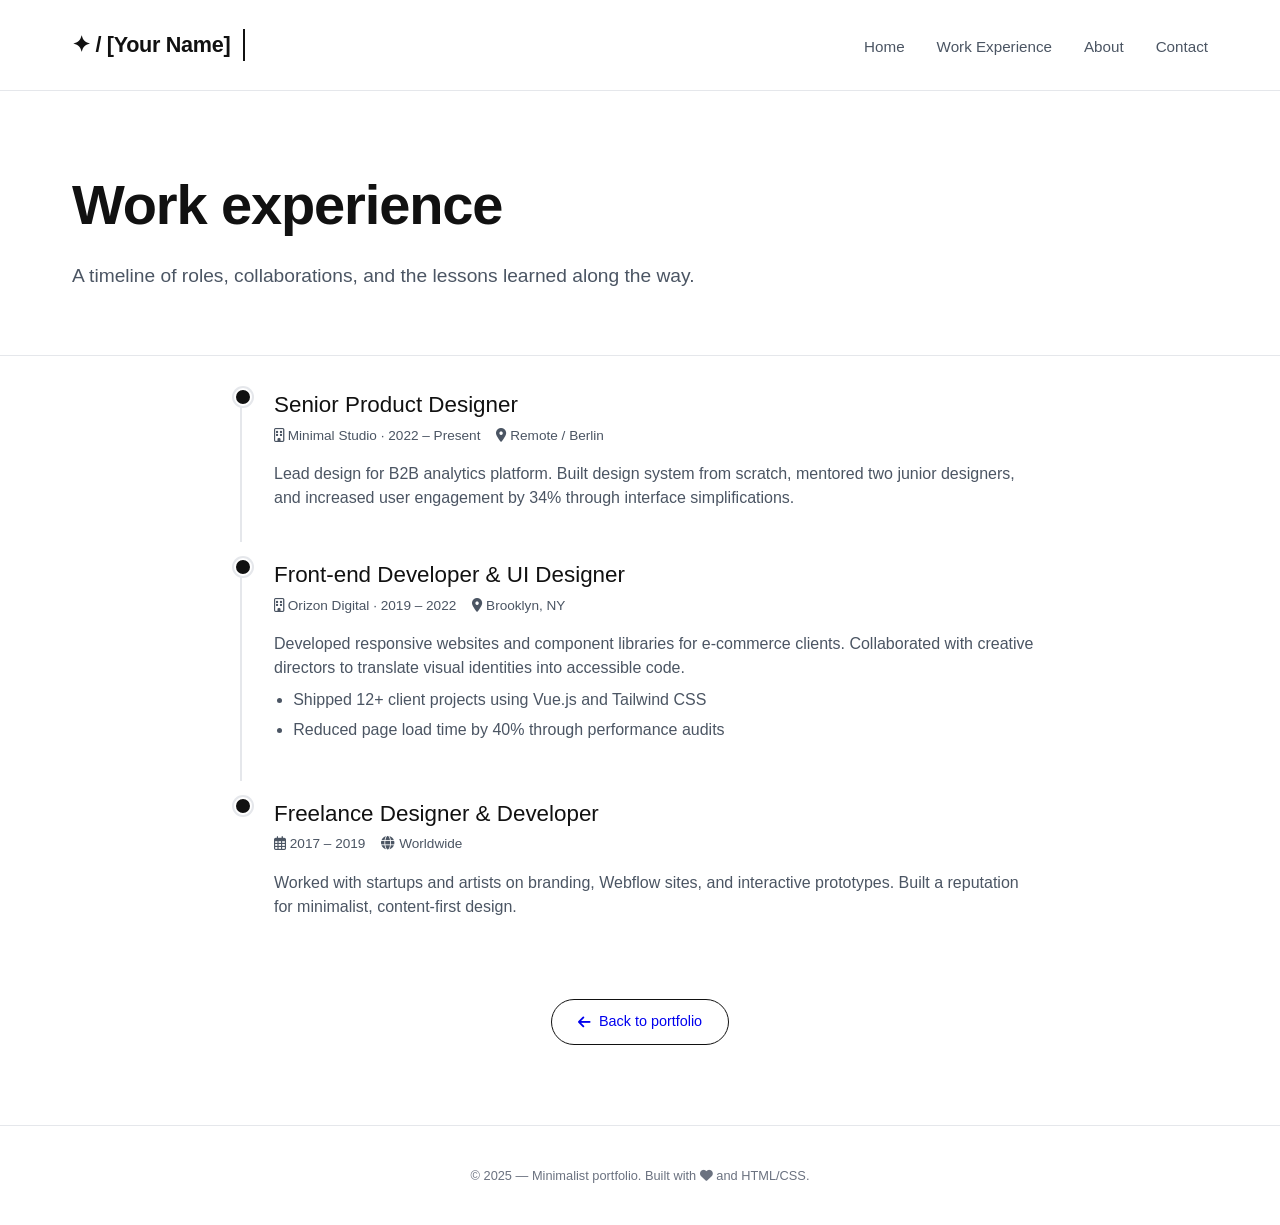
==== experience.html @ 975e5e80 "Add initial project files including HTML, CSS, JavaScript, and assets" ====
<!DOCTYPE html>
<html lang="en">
<head>
  <meta charset="UTF-8">
  <meta name="viewport" content="width=device-width, initial-scale=1.0">
  <title>Work Experience · [Your Name]</title>
  <!-- Font Awesome -->
  <link rel="stylesheet" href="https://cdnjs.cloudflare.com/ajax/libs/font-awesome/6.0.0-beta3/css/all.min.css">
  <!-- Main CSS (same as portfolio) -->
  <link rel="stylesheet" href="css/style.css">
  <!-- Additional experience-specific styles -->
  <style>
    /* Experience page tweaks – keeps the same minimalist look */
    .timeline {
      max-width: 800px;
      margin: 2rem auto 0;
    }
    .experience-item {
      border-left: 2px solid var(--border-light);
      padding: 0 0 2rem 2rem;
      position: relative;
      margin-bottom: 1rem;
    }
    .experience-item:last-child {
      border-left-color: transparent;
    }
    .experience-item::before {
      content: '';
      position: absolute;
      left: -8px;
      top: 0;
      width: 14px;
      height: 14px;
      background: var(--text-primary);
      border-radius: 50%;
      border: 2px solid white;
      box-shadow: 0 0 0 2px var(--border-light);
    }
    .exp-title {
      font-size: 1.4rem;
      font-weight: 500;
      margin-bottom: 0.25rem;
    }
    .exp-meta {
      font-size: 0.85rem;
      color: var(--text-secondary);
      margin-bottom: 1rem;
      display: flex;
      gap: 1rem;
      flex-wrap: wrap;
    }
    .exp-desc {
      color: var(--text-secondary);
      line-height: 1.5;
    }
    .exp-desc ul {
      margin-top: 0.5rem;
      padding-left: 1.2rem;
    }
    .exp-desc li {
      margin: 0.4rem 0;
    }
    .back-link {
      margin-top: 3rem;
      text-align: center;
    }
    @media (max-width: 780px) {
      .experience-item {
        padding-left: 1.2rem;
      }
    }
  </style>
</head>
<body>

<header>
  <div class="container nav-bar">
    <div class="logo">✦ / [Your Name]</div>
    <div class="nav-links">
      <a href="index.html">Home</a>
      <a href="experience.html">Work Experience</a> <!-- Add this line for Work Experience -->
      <a href="#about">About</a>
      <a href="#contact">Contact</a>
    </div>
  </div>
</header>

<main>
  <div class="hero" style="padding-bottom: 2rem;">
    <div class="container">
      <div class="hero-content" style="max-width: 800px;">
        <h1>Work experience</h1>
        <p>A timeline of roles, collaborations, and the lessons learned along the way.</p>
      </div>
    </div>
  </div>

  <section style="padding-top: 0;">
    <div class="container">
      <div class="timeline">
        
        <!-- Experience 1 -->
        <div class="experience-item">
          <div class="exp-title">Senior Product Designer</div>
          <div class="exp-meta">
            <span><i class="far fa-building"></i> Minimal Studio · 2022 – Present</span>
            <span><i class="fas fa-map-marker-alt"></i> Remote / Berlin</span>
          </div>
          <div class="exp-desc">
            Lead design for B2B analytics platform. Built design system from scratch, mentored two junior designers, and increased user engagement by 34% through interface simplifications.
          </div>
        </div>

        <!-- Experience 2 -->
        <div class="experience-item">
          <div class="exp-title">Front-end Developer & UI Designer</div>
          <div class="exp-meta">
            <span><i class="far fa-building"></i> Orizon Digital · 2019 – 2022</span>
            <span><i class="fas fa-map-marker-alt"></i> Brooklyn, NY</span>
          </div>
          <div class="exp-desc">
            Developed responsive websites and component libraries for e‑commerce clients. Collaborated with creative directors to translate visual identities into accessible code.
            <ul>
              <li>Shipped 12+ client projects using Vue.js and Tailwind CSS</li>
              <li>Reduced page load time by 40% through performance audits</li>
            </ul>
          </div>
        </div>

        <!-- Experience 3 -->
        <div class="experience-item">
          <div class="exp-title">Freelance Designer & Developer</div>
          <div class="exp-meta">
            <span><i class="far fa-calendar-alt"></i> 2017 – 2019</span>
            <span><i class="fas fa-globe"></i> Worldwide</span>
          </div>
          <div class="exp-desc">
            Worked with startups and artists on branding, Webflow sites, and interactive prototypes. Built a reputation for minimalist, content‑first design.
          </div>
        </div>

      </div>

      <div class="back-link">
        <a href="index.html" class="btn btn-outline"><i class="fas fa-arrow-left"></i> Back to portfolio</a>
      </div>
    </div>
  </section>
</main>

<footer>
  <div class="container">
    <p>© 2025 — Minimalist portfolio. Built with <i class="fas fa-heart"></i> and HTML/CSS.</p>
  </div>
</footer>

</body>
</html>
---- css/style.css ----
/* ---------- RESET & GLOBAL ---------- */
* {
  margin: 0;
  padding: 0;
  box-sizing: border-box;
}

/* For the Picture on the right */
.hero {
  padding: 5rem 0 4rem 0;
  border-bottom: 1px solid var(--border-light);
}
.hero-container {
  display: flex;
  align-items: center;
  gap: 4rem;
  flex-wrap: wrap;
  justify-content: space-between;
}
.hero-content {
  flex: 1.2;
  max-width: 600px;
}
.hero-image {
  position: relative;
  display: inline-block;
}
.hero-image img {
   width: 100%;
  max-width: 360px;
  height: auto;
  border-radius: 32px;
  object-fit: cover;
  /* Fading border effect using a gradient mask + subtle outer glow */
  border: 2px solid transparent;
  background-clip: padding-box;
  box-shadow: 0 0 0 0px rgba(0,0,0,0.05), 0 20px 35px -12px rgba(0,0,0,0.1);
  transition: transform 0.25s ease, box-shadow 0.3s ease;
  position: relative;
}

.hero-image img:hover {
  transform: scale(1.02);
}
.hero p {
  font-size: 1.2rem;
  color: var(--text-secondary);
  margin: 1.5rem 0 2rem;
}

/* Responsive: stack on smaller screens */
@media (max-width: 780px) {
  .hero-container {
    flex-direction: column;
    gap: 2.5rem;
    text-align: center;
  }
  .hero-content {
    max-width: 100%;
  }
  .hero-buttons {
    justify-content: center;
  }
  .hero-image img {
    max-width: 280px;
  }
}

:root {
  --bg: #ffffff;
  --surface: #ffffff;
  --text-primary: #111111;
  --text-secondary: #4b5563;
  --border-light: #e5e7eb;
  --accent: #111111;
  --accent-hover: #333333;
  --card-shadow: 0 4px 12px rgba(0, 0, 0, 0.02), 0 1px 2px rgba(0, 0, 0, 0.03);
  --transition: all 0.2s ease;
}

body {
  background-color: var(--bg);
  color: var(--text-primary);
  font-family: 'Inter', -apple-system, BlinkMacSystemFont, 'Segoe UI', Roboto, Helvetica, Arial, sans-serif;
  font-weight: 400;
  line-height: 1.5;
  scroll-behavior: smooth;
  -webkit-font-smoothing: antialiased;
}

.container {
  max-width: 1200px;
  margin: 0 auto;
  padding: 0 2rem;
}

/* sections */
section {
  padding: 5rem 0;
  border-bottom: 1px solid var(--border-light);
}
section:last-of-type {
  border-bottom: none;
}

/* typography */
h1, h2, h3 {
  font-weight: 500;
  letter-spacing: -0.02em;
  line-height: 1.2;
}
h1 {
  font-size: 3.5rem;
  font-weight: 600;
  margin-bottom: 1rem;
}
h2 {
  font-size: 2rem;
  margin-bottom: 2rem;
  font-weight: 500;
}
h3 {
  font-size: 1.35rem;
  margin-bottom: 0.5rem;
  font-weight: 500;
}
.section-subhead {
  font-size: 1.1rem;
  color: var(--text-secondary);
  max-width: 580px;
  margin-bottom: 2.5rem;
}

/* buttons */
.btn {
  display: inline-flex;
  align-items: center;
  gap: 0.5rem;
  background: transparent;
  border: 1px solid var(--text-primary);
  padding: 0.7rem 1.6rem;
  border-radius: 40px;
  font-weight: 500;
  font-size: 0.9rem;
  transition: var(--transition);
  cursor: pointer;
  text-decoration: none;
}
.btn-primary {
  background: var(--text-primary);
  color: white;
  border: 1px solid var(--text-primary);
}
.btn-primary:hover {
  background: var(--accent-hover);
  border-color: var(--accent-hover);
  transform: translateY(-2px);
}
.btn-outline:hover {
  background: var(--text-primary);
  color: white;
  transform: translateY(-2px);
}

/* header */
header {
  padding: 1.8rem 0;
  background: rgba(255, 255, 255, 0.96);
  backdrop-filter: blur(2px);
  border-bottom: 1px solid var(--border-light);
  position: sticky;
  top: 0;
  z-index: 10;
}
.nav-bar {
  display: flex;
  justify-content: space-between;
  align-items: baseline;
  flex-wrap: wrap;
  gap: 1rem;
}
.logo {
  font-weight: 600;
  font-size: 1.35rem;
  letter-spacing: -0.3px;
  border-right: 2px solid var(--text-primary);
  padding-right: 0.8rem;
}
.nav-links {
  display: flex;
  gap: 2rem;
  flex-wrap: wrap;
}
.nav-links a {
  font-size: 0.95rem;
  font-weight: 450;
  color: var(--text-secondary);
  text-decoration: none;
  transition: color 0.2s;
}
.nav-links a:hover {
  color: var(--text-primary);
}

/* hero */
.hero {
  padding: 5rem 0 4rem 0;
  border-bottom: 1px solid var(--border-light);
}
.hero-content {
  max-width: 780px;
}
.hero p {
  font-size: 1.2rem;
  color: var(--text-secondary);
  margin: 1.5rem 0 2rem;
}
.hero-buttons {
  display: flex;
  gap: 1rem;
  flex-wrap: wrap;
}

/* projects grid */
.projects-grid {
  display: grid;
  grid-template-columns: repeat(auto-fill, minmax(320px, 1fr));
  gap: 2.5rem;
  margin-top: 1rem;
}
.project-card {
  background: var(--surface);
  border: 1px solid var(--border-light);
  border-radius: 20px;
  padding: 1.8rem;
  transition: var(--transition);
  box-shadow: var(--card-shadow);
}
.project-card:hover {
  transform: translateY(-6px);
  border-color: #d1d5db;
  box-shadow: 0 20px 30px -12px rgba(0, 0, 0, 0.05);
}
.project-title {
  display: flex;
  align-items: center;
  justify-content: space-between;
  margin-bottom: 1rem;
}
.project-title i {
  font-size: 1.6rem;
  color: var(--text-primary);
  opacity: 0.7;
}
.project-desc {
  color: var(--text-secondary);
  font-size: 0.95rem;
  margin: 0.8rem 0 1.2rem;
  line-height: 1.45;
}
.tech-stack {
  display: flex;
  flex-wrap: wrap;
  gap: 0.5rem;
  margin: 1rem 0 1.3rem;
}
.tech {
  background: #f3f4f6;
  padding: 0.2rem 0.7rem;
  border-radius: 30px;
  font-size: 0.7rem;
  font-weight: 450;
  color: #1f2937;
}
.project-link {
  font-size: 0.85rem;
  font-weight: 500;
  display: inline-flex;
  align-items: center;
  gap: 0.4rem;
  text-decoration: none;
  border-bottom: 1px solid transparent;
}
.project-link:hover {
  border-bottom-color: var(--text-primary);
  gap: 0.6rem;
}

/* about */
.about-wrapper {
  display: flex;
  flex-direction: column;
  gap: 1.8rem;
}
.about-text {
  font-size: 1.05rem;
  color: var(--text-secondary);
  max-width: 720px;
  line-height: 1.6;
}
.skill-list {
  display: flex;
  flex-wrap: wrap;
  gap: 0.8rem;
  margin-top: 0.5rem;
}
.skill-list span {
  background: #f9fafb;
  border: 1px solid var(--border-light);
  padding: 0.3rem 1rem;
  border-radius: 40px;
  font-size: 0.85rem;
  font-weight: 450;
}

/* contact */
.contact-flex {
  display: flex;
  flex-wrap: wrap;
  gap: 3rem;
  justify-content: space-between;
  align-items: center;
}
.contact-info {
  display: flex;
  flex-direction: column;
  gap: 1rem;
}
.contact-item {
  display: flex;
  align-items: center;
  gap: 0.8rem;
  font-size: 1rem;
}
.contact-item i {
  width: 1.8rem;
  font-size: 1.25rem;
  color: var(--text-primary);
}
.contact-item a {
  text-decoration: none;
  color: inherit;
  border-bottom: 1px dotted transparent;
}
.contact-item a:hover {
  border-bottom-color: var(--text-primary);
}
.social-links {
  display: flex;
  gap: 2rem;
}
.social-links a {
  font-size: 1.7rem;
  color: #4b5563;
  transition: color 0.2s;
}
.social-links a:hover {
  color: var(--text-primary);
  transform: translateY(-2px);
}

/* footer */
footer {
  padding: 2.5rem 0;
  text-align: center;
  color: #6b7280;
  font-size: 0.8rem;
  border-top: 1px solid var(--border-light);
}
.footer-note {
  margin-top: 0.5rem;
  font-size: 0.7rem;
}

/* responsive */
@media (max-width: 780px) {
  .container {
    padding: 0 1.5rem;
  }
  h1 {
    font-size: 2.5rem;
  }
  h2 {
    font-size: 1.8rem;
  }
  section {
    padding: 3.5rem 0;
  }
  .hero {
    padding: 3rem 0;
  }
  .projects-grid {
    grid-template-columns: 1fr;
    gap: 1.8rem;
  }
  .contact-flex {
    flex-direction: column;
    align-items: flex-start;
    gap: 2rem;
  }
  .nav-bar {
    flex-direction: column;
    align-items: flex-start;
  }
  .nav-links {
    gap: 1.5rem;
  }
}
@media (max-width: 480px) {
  .hero-buttons {
    flex-direction: column;
    width: 100%;
  }
  .btn {
    justify-content: center;
  }
}
:focus-visible {
  outline: 2px solid #111;
  outline-offset: 2px;
  border-radius: 4px;
}
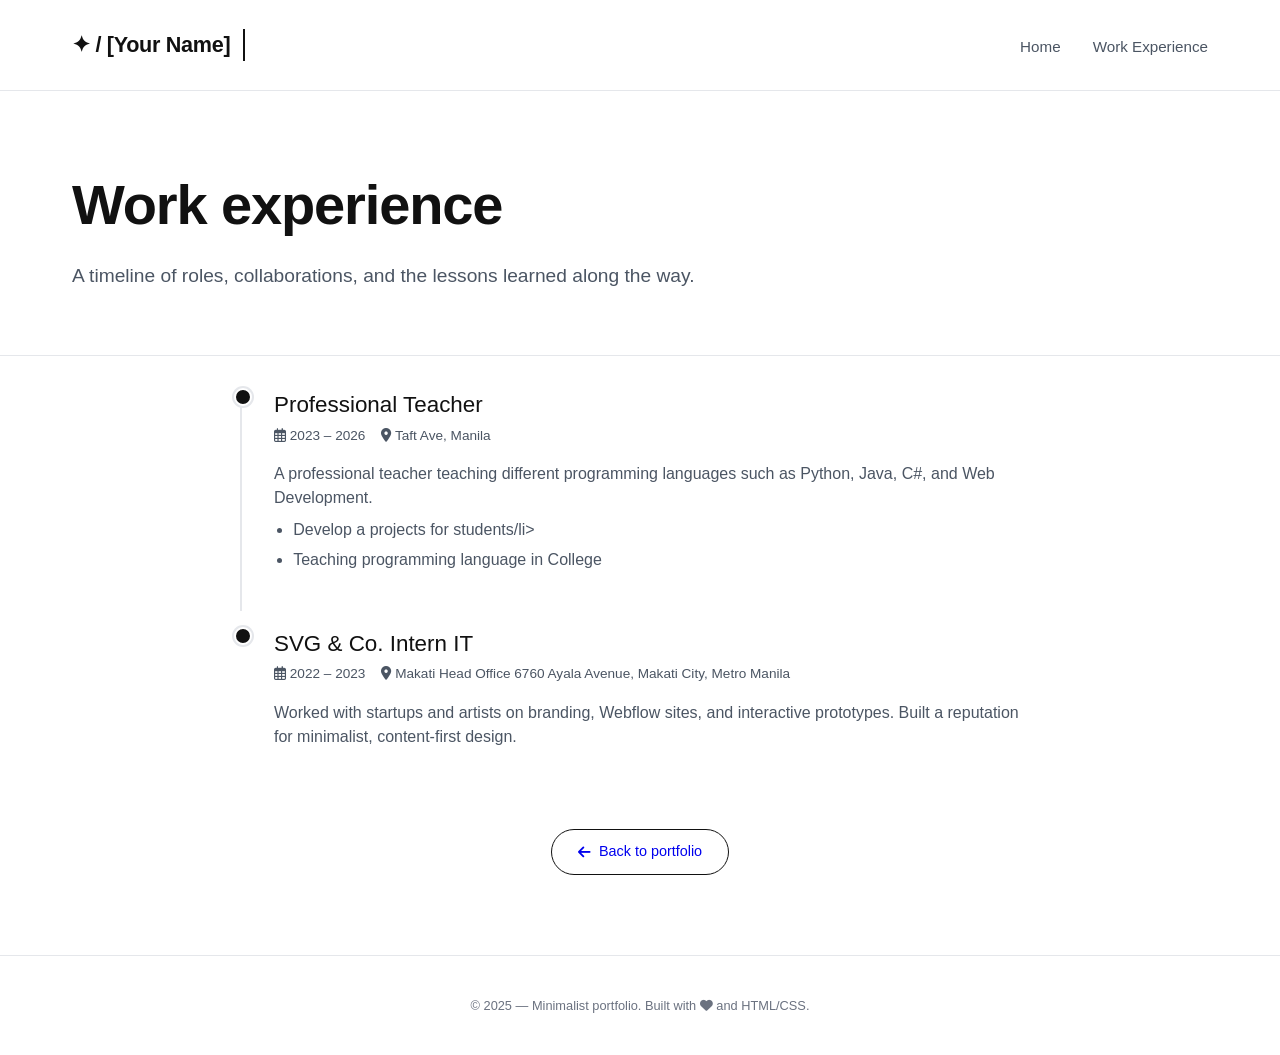
==== commit 15a87eaa: "Add files via upload" ====
--- a/experience.html
+++ b/experience.html
@@ -1,158 +1,145 @@
-<!DOCTYPE html>
-<html lang="en">
-<head>
-  <meta charset="UTF-8">
-  <meta name="viewport" content="width=device-width, initial-scale=1.0">
-  <title>Work Experience · [Your Name]</title>
-  <!-- Font Awesome -->
-  <link rel="stylesheet" href="https://cdnjs.cloudflare.com/ajax/libs/font-awesome/6.0.0-beta3/css/all.min.css">
-  <!-- Main CSS (same as portfolio) -->
-  <link rel="stylesheet" href="css/style.css">
-  <!-- Additional experience-specific styles -->
-  <style>
-    /* Experience page tweaks – keeps the same minimalist look */
-    .timeline {
-      max-width: 800px;
-      margin: 2rem auto 0;
-    }
-    .experience-item {
-      border-left: 2px solid var(--border-light);
-      padding: 0 0 2rem 2rem;
-      position: relative;
-      margin-bottom: 1rem;
-    }
-    .experience-item:last-child {
-      border-left-color: transparent;
-    }
-    .experience-item::before {
-      content: '';
-      position: absolute;
-      left: -8px;
-      top: 0;
-      width: 14px;
-      height: 14px;
-      background: var(--text-primary);
-      border-radius: 50%;
-      border: 2px solid white;
-      box-shadow: 0 0 0 2px var(--border-light);
-    }
-    .exp-title {
-      font-size: 1.4rem;
-      font-weight: 500;
-      margin-bottom: 0.25rem;
-    }
-    .exp-meta {
-      font-size: 0.85rem;
-      color: var(--text-secondary);
-      margin-bottom: 1rem;
-      display: flex;
-      gap: 1rem;
-      flex-wrap: wrap;
-    }
-    .exp-desc {
-      color: var(--text-secondary);
-      line-height: 1.5;
-    }
-    .exp-desc ul {
-      margin-top: 0.5rem;
-      padding-left: 1.2rem;
-    }
-    .exp-desc li {
-      margin: 0.4rem 0;
-    }
-    .back-link {
-      margin-top: 3rem;
-      text-align: center;
-    }
-    @media (max-width: 780px) {
-      .experience-item {
-        padding-left: 1.2rem;
-      }
-    }
-  </style>
-</head>
-<body>
-
-<header>
-  <div class="container nav-bar">
-    <div class="logo">✦ / [Your Name]</div>
-    <div class="nav-links">
-      <a href="index.html">Home</a>
-      <a href="experience.html">Work Experience</a> <!-- Add this line for Work Experience -->
-      <a href="#about">About</a>
-      <a href="#contact">Contact</a>
-    </div>
-  </div>
-</header>
-
-<main>
-  <div class="hero" style="padding-bottom: 2rem;">
-    <div class="container">
-      <div class="hero-content" style="max-width: 800px;">
-        <h1>Work experience</h1>
-        <p>A timeline of roles, collaborations, and the lessons learned along the way.</p>
-      </div>
-    </div>
-  </div>
-
-  <section style="padding-top: 0;">
-    <div class="container">
-      <div class="timeline">
-        
-        <!-- Experience 1 -->
-        <div class="experience-item">
-          <div class="exp-title">Senior Product Designer</div>
-          <div class="exp-meta">
-            <span><i class="far fa-building"></i> Minimal Studio · 2022 – Present</span>
-            <span><i class="fas fa-map-marker-alt"></i> Remote / Berlin</span>
-          </div>
-          <div class="exp-desc">
-            Lead design for B2B analytics platform. Built design system from scratch, mentored two junior designers, and increased user engagement by 34% through interface simplifications.
-          </div>
-        </div>
-
-        <!-- Experience 2 -->
-        <div class="experience-item">
-          <div class="exp-title">Front-end Developer & UI Designer</div>
-          <div class="exp-meta">
-            <span><i class="far fa-building"></i> Orizon Digital · 2019 – 2022</span>
-            <span><i class="fas fa-map-marker-alt"></i> Brooklyn, NY</span>
-          </div>
-          <div class="exp-desc">
-            Developed responsive websites and component libraries for e‑commerce clients. Collaborated with creative directors to translate visual identities into accessible code.
-            <ul>
-              <li>Shipped 12+ client projects using Vue.js and Tailwind CSS</li>
-              <li>Reduced page load time by 40% through performance audits</li>
-            </ul>
-          </div>
-        </div>
-
-        <!-- Experience 3 -->
-        <div class="experience-item">
-          <div class="exp-title">Freelance Designer & Developer</div>
-          <div class="exp-meta">
-            <span><i class="far fa-calendar-alt"></i> 2017 – 2019</span>
-            <span><i class="fas fa-globe"></i> Worldwide</span>
-          </div>
-          <div class="exp-desc">
-            Worked with startups and artists on branding, Webflow sites, and interactive prototypes. Built a reputation for minimalist, content‑first design.
-          </div>
-        </div>
-
-      </div>
-
-      <div class="back-link">
-        <a href="index.html" class="btn btn-outline"><i class="fas fa-arrow-left"></i> Back to portfolio</a>
-      </div>
-    </div>
-  </section>
-</main>
-
-<footer>
-  <div class="container">
-    <p>© 2025 — Minimalist portfolio. Built with <i class="fas fa-heart"></i> and HTML/CSS.</p>
-  </div>
-</footer>
-
-</body>
+<!DOCTYPE html>
+<html lang="en">
+<head>
+  <meta charset="UTF-8">
+  <meta name="viewport" content="width=device-width, initial-scale=1.0">
+  <title>Work Experience · [Your Name]</title>
+  <!-- Font Awesome -->
+  <link rel="stylesheet" href="https://cdnjs.cloudflare.com/ajax/libs/font-awesome/6.0.0-beta3/css/all.min.css">
+  <!-- Main CSS (same as portfolio) -->
+  <link rel="stylesheet" href="css/style.css">
+  <!-- Additional experience-specific styles -->
+  <style>
+    /* Experience page tweaks – keeps the same minimalist look */
+    .timeline {
+      max-width: 800px;
+      margin: 2rem auto 0;
+    }
+    .experience-item {
+      border-left: 2px solid var(--border-light);
+      padding: 0 0 2rem 2rem;
+      position: relative;
+      margin-bottom: 1rem;
+    }
+    .experience-item:last-child {
+      border-left-color: transparent;
+    }
+    .experience-item::before {
+      content: '';
+      position: absolute;
+      left: -8px;
+      top: 0;
+      width: 14px;
+      height: 14px;
+      background: var(--text-primary);
+      border-radius: 50%;
+      border: 2px solid white;
+      box-shadow: 0 0 0 2px var(--border-light);
+    }
+    .exp-title {
+      font-size: 1.4rem;
+      font-weight: 500;
+      margin-bottom: 0.25rem;
+    }
+    .exp-meta {
+      font-size: 0.85rem;
+      color: var(--text-secondary);
+      margin-bottom: 1rem;
+      display: flex;
+      gap: 1rem;
+      flex-wrap: wrap;
+    }
+    .exp-desc {
+      color: var(--text-secondary);
+      line-height: 1.5;
+    }
+    .exp-desc ul {
+      margin-top: 0.5rem;
+      padding-left: 1.2rem;
+    }
+    .exp-desc li {
+      margin: 0.4rem 0;
+    }
+    .back-link {
+      margin-top: 3rem;
+      text-align: center;
+    }
+    @media (max-width: 780px) {
+      .experience-item {
+        padding-left: 1.2rem;
+      }
+    }
+  </style>
+</head>
+<body>
+
+<header>
+  <div class="container nav-bar">
+    <div class="logo">✦ / [Your Name]</div>
+    <div class="nav-links">
+      <a href="index.html">Home</a>
+      <a href="experience.html">Work Experience</a> <!-- Add this line for Work Experience -->
+    </div>
+  </div>
+</header>
+
+<main>
+  <div class="hero" style="padding-bottom: 2rem;">
+    <div class="container">
+      <div class="hero-content" style="max-width: 800px;">
+        <h1>Work experience</h1>
+        <p>A timeline of roles, collaborations, and the lessons learned along the way.</p>
+      </div>
+    </div>
+  </div>
+
+  <section style="padding-top: 0;">
+    <div class="container">
+      <div class="timeline">
+
+        <!-- Experience 1 -->
+        <div class="experience-item">
+          <div class="exp-title">Professional Teacher</div>
+          <div class="exp-meta">
+            <span><i class="far fa-calendar-alt"></i> 2023 – 2026</span>
+            <span><i class="fas fa-map-marker-alt"></i> Taft Ave, Manila</span>
+          </div>
+          <div class="exp-desc">
+            A professional teacher teaching different programming languages such as Python, Java, C#, and Web Development.
+
+            <ul>
+              <li>Develop a projects for students/li>
+              <li>Teaching programming language in College</li>
+            </ul>
+          </div>
+        </div>
+
+        <!-- Experience 2 -->
+        <div class="experience-item">
+          <div class="exp-title">SVG & Co. Intern IT</div>
+          <div class="exp-meta">
+            <span><i class="far fa-calendar-alt"></i> 2022 – 2023</span>
+            <span><i class="fas fa-map-marker-alt"></i> Makati Head Office 6760 Ayala Avenue, Makati City, Metro Manila </span>
+          </div>
+          <div class="exp-desc">
+            Worked with startups and artists on branding, Webflow sites, and interactive prototypes. Built a reputation for minimalist, content‑first design.
+          </div>
+        </div>
+
+      </div>
+
+      <div class="back-link">
+        <a href="index.html" class="btn btn-outline"><i class="fas fa-arrow-left"></i> Back to portfolio</a>
+      </div>
+    </div>
+  </section>
+</main>
+
+<footer>
+  <div class="container">
+    <p>© 2025 — Minimalist portfolio. Built with <i class="fas fa-heart"></i> and HTML/CSS.</p>
+  </div>
+</footer>
+
+</body>
 </html>
--- a/css/style.css
+++ b/css/style.css
@@ -1,422 +1,422 @@
-/* ---------- RESET & GLOBAL ---------- */
-* {
-  margin: 0;
-  padding: 0;
-  box-sizing: border-box;
-}
-
-/* For the Picture on the right */
-.hero {
-  padding: 5rem 0 4rem 0;
-  border-bottom: 1px solid var(--border-light);
-}
-.hero-container {
-  display: flex;
-  align-items: center;
-  gap: 4rem;
-  flex-wrap: wrap;
-  justify-content: space-between;
-}
-.hero-content {
-  flex: 1.2;
-  max-width: 600px;
-}
-.hero-image {
-  position: relative;
-  display: inline-block;
-}
-.hero-image img {
-   width: 100%;
-  max-width: 360px;
-  height: auto;
-  border-radius: 32px;
-  object-fit: cover;
-  /* Fading border effect using a gradient mask + subtle outer glow */
-  border: 2px solid transparent;
-  background-clip: padding-box;
-  box-shadow: 0 0 0 0px rgba(0,0,0,0.05), 0 20px 35px -12px rgba(0,0,0,0.1);
-  transition: transform 0.25s ease, box-shadow 0.3s ease;
-  position: relative;
-}
-
-.hero-image img:hover {
-  transform: scale(1.02);
-}
-.hero p {
-  font-size: 1.2rem;
-  color: var(--text-secondary);
-  margin: 1.5rem 0 2rem;
-}
-
-/* Responsive: stack on smaller screens */
-@media (max-width: 780px) {
-  .hero-container {
-    flex-direction: column;
-    gap: 2.5rem;
-    text-align: center;
-  }
-  .hero-content {
-    max-width: 100%;
-  }
-  .hero-buttons {
-    justify-content: center;
-  }
-  .hero-image img {
-    max-width: 280px;
-  }
-}
-
-:root {
-  --bg: #ffffff;
-  --surface: #ffffff;
-  --text-primary: #111111;
-  --text-secondary: #4b5563;
-  --border-light: #e5e7eb;
-  --accent: #111111;
-  --accent-hover: #333333;
-  --card-shadow: 0 4px 12px rgba(0, 0, 0, 0.02), 0 1px 2px rgba(0, 0, 0, 0.03);
-  --transition: all 0.2s ease;
-}
-
-body {
-  background-color: var(--bg);
-  color: var(--text-primary);
-  font-family: 'Inter', -apple-system, BlinkMacSystemFont, 'Segoe UI', Roboto, Helvetica, Arial, sans-serif;
-  font-weight: 400;
-  line-height: 1.5;
-  scroll-behavior: smooth;
-  -webkit-font-smoothing: antialiased;
-}
-
-.container {
-  max-width: 1200px;
-  margin: 0 auto;
-  padding: 0 2rem;
-}
-
-/* sections */
-section {
-  padding: 5rem 0;
-  border-bottom: 1px solid var(--border-light);
-}
-section:last-of-type {
-  border-bottom: none;
-}
-
-/* typography */
-h1, h2, h3 {
-  font-weight: 500;
-  letter-spacing: -0.02em;
-  line-height: 1.2;
-}
-h1 {
-  font-size: 3.5rem;
-  font-weight: 600;
-  margin-bottom: 1rem;
-}
-h2 {
-  font-size: 2rem;
-  margin-bottom: 2rem;
-  font-weight: 500;
-}
-h3 {
-  font-size: 1.35rem;
-  margin-bottom: 0.5rem;
-  font-weight: 500;
-}
-.section-subhead {
-  font-size: 1.1rem;
-  color: var(--text-secondary);
-  max-width: 580px;
-  margin-bottom: 2.5rem;
-}
-
-/* buttons */
-.btn {
-  display: inline-flex;
-  align-items: center;
-  gap: 0.5rem;
-  background: transparent;
-  border: 1px solid var(--text-primary);
-  padding: 0.7rem 1.6rem;
-  border-radius: 40px;
-  font-weight: 500;
-  font-size: 0.9rem;
-  transition: var(--transition);
-  cursor: pointer;
-  text-decoration: none;
-}
-.btn-primary {
-  background: var(--text-primary);
-  color: white;
-  border: 1px solid var(--text-primary);
-}
-.btn-primary:hover {
-  background: var(--accent-hover);
-  border-color: var(--accent-hover);
-  transform: translateY(-2px);
-}
-.btn-outline:hover {
-  background: var(--text-primary);
-  color: white;
-  transform: translateY(-2px);
-}
-
-/* header */
-header {
-  padding: 1.8rem 0;
-  background: rgba(255, 255, 255, 0.96);
-  backdrop-filter: blur(2px);
-  border-bottom: 1px solid var(--border-light);
-  position: sticky;
-  top: 0;
-  z-index: 10;
-}
-.nav-bar {
-  display: flex;
-  justify-content: space-between;
-  align-items: baseline;
-  flex-wrap: wrap;
-  gap: 1rem;
-}
-.logo {
-  font-weight: 600;
-  font-size: 1.35rem;
-  letter-spacing: -0.3px;
-  border-right: 2px solid var(--text-primary);
-  padding-right: 0.8rem;
-}
-.nav-links {
-  display: flex;
-  gap: 2rem;
-  flex-wrap: wrap;
-}
-.nav-links a {
-  font-size: 0.95rem;
-  font-weight: 450;
-  color: var(--text-secondary);
-  text-decoration: none;
-  transition: color 0.2s;
-}
-.nav-links a:hover {
-  color: var(--text-primary);
-}
-
-/* hero */
-.hero {
-  padding: 5rem 0 4rem 0;
-  border-bottom: 1px solid var(--border-light);
-}
-.hero-content {
-  max-width: 780px;
-}
-.hero p {
-  font-size: 1.2rem;
-  color: var(--text-secondary);
-  margin: 1.5rem 0 2rem;
-}
-.hero-buttons {
-  display: flex;
-  gap: 1rem;
-  flex-wrap: wrap;
-}
-
-/* projects grid */
-.projects-grid {
-  display: grid;
-  grid-template-columns: repeat(auto-fill, minmax(320px, 1fr));
-  gap: 2.5rem;
-  margin-top: 1rem;
-}
-.project-card {
-  background: var(--surface);
-  border: 1px solid var(--border-light);
-  border-radius: 20px;
-  padding: 1.8rem;
-  transition: var(--transition);
-  box-shadow: var(--card-shadow);
-}
-.project-card:hover {
-  transform: translateY(-6px);
-  border-color: #d1d5db;
-  box-shadow: 0 20px 30px -12px rgba(0, 0, 0, 0.05);
-}
-.project-title {
-  display: flex;
-  align-items: center;
-  justify-content: space-between;
-  margin-bottom: 1rem;
-}
-.project-title i {
-  font-size: 1.6rem;
-  color: var(--text-primary);
-  opacity: 0.7;
-}
-.project-desc {
-  color: var(--text-secondary);
-  font-size: 0.95rem;
-  margin: 0.8rem 0 1.2rem;
-  line-height: 1.45;
-}
-.tech-stack {
-  display: flex;
-  flex-wrap: wrap;
-  gap: 0.5rem;
-  margin: 1rem 0 1.3rem;
-}
-.tech {
-  background: #f3f4f6;
-  padding: 0.2rem 0.7rem;
-  border-radius: 30px;
-  font-size: 0.7rem;
-  font-weight: 450;
-  color: #1f2937;
-}
-.project-link {
-  font-size: 0.85rem;
-  font-weight: 500;
-  display: inline-flex;
-  align-items: center;
-  gap: 0.4rem;
-  text-decoration: none;
-  border-bottom: 1px solid transparent;
-}
-.project-link:hover {
-  border-bottom-color: var(--text-primary);
-  gap: 0.6rem;
-}
-
-/* about */
-.about-wrapper {
-  display: flex;
-  flex-direction: column;
-  gap: 1.8rem;
-}
-.about-text {
-  font-size: 1.05rem;
-  color: var(--text-secondary);
-  max-width: 720px;
-  line-height: 1.6;
-}
-.skill-list {
-  display: flex;
-  flex-wrap: wrap;
-  gap: 0.8rem;
-  margin-top: 0.5rem;
-}
-.skill-list span {
-  background: #f9fafb;
-  border: 1px solid var(--border-light);
-  padding: 0.3rem 1rem;
-  border-radius: 40px;
-  font-size: 0.85rem;
-  font-weight: 450;
-}
-
-/* contact */
-.contact-flex {
-  display: flex;
-  flex-wrap: wrap;
-  gap: 3rem;
-  justify-content: space-between;
-  align-items: center;
-}
-.contact-info {
-  display: flex;
-  flex-direction: column;
-  gap: 1rem;
-}
-.contact-item {
-  display: flex;
-  align-items: center;
-  gap: 0.8rem;
-  font-size: 1rem;
-}
-.contact-item i {
-  width: 1.8rem;
-  font-size: 1.25rem;
-  color: var(--text-primary);
-}
-.contact-item a {
-  text-decoration: none;
-  color: inherit;
-  border-bottom: 1px dotted transparent;
-}
-.contact-item a:hover {
-  border-bottom-color: var(--text-primary);
-}
-.social-links {
-  display: flex;
-  gap: 2rem;
-}
-.social-links a {
-  font-size: 1.7rem;
-  color: #4b5563;
-  transition: color 0.2s;
-}
-.social-links a:hover {
-  color: var(--text-primary);
-  transform: translateY(-2px);
-}
-
-/* footer */
-footer {
-  padding: 2.5rem 0;
-  text-align: center;
-  color: #6b7280;
-  font-size: 0.8rem;
-  border-top: 1px solid var(--border-light);
-}
-.footer-note {
-  margin-top: 0.5rem;
-  font-size: 0.7rem;
-}
-
-/* responsive */
-@media (max-width: 780px) {
-  .container {
-    padding: 0 1.5rem;
-  }
-  h1 {
-    font-size: 2.5rem;
-  }
-  h2 {
-    font-size: 1.8rem;
-  }
-  section {
-    padding: 3.5rem 0;
-  }
-  .hero {
-    padding: 3rem 0;
-  }
-  .projects-grid {
-    grid-template-columns: 1fr;
-    gap: 1.8rem;
-  }
-  .contact-flex {
-    flex-direction: column;
-    align-items: flex-start;
-    gap: 2rem;
-  }
-  .nav-bar {
-    flex-direction: column;
-    align-items: flex-start;
-  }
-  .nav-links {
-    gap: 1.5rem;
-  }
-}
-@media (max-width: 480px) {
-  .hero-buttons {
-    flex-direction: column;
-    width: 100%;
-  }
-  .btn {
-    justify-content: center;
-  }
-}
-:focus-visible {
-  outline: 2px solid #111;
-  outline-offset: 2px;
-  border-radius: 4px;
+/* ---------- RESET & GLOBAL ---------- */
+* {
+  margin: 0;
+  padding: 0;
+  box-sizing: border-box;
+}
+
+/* For the Picture on the right */
+.hero {
+  padding: 5rem 0 4rem 0;
+  border-bottom: 1px solid var(--border-light);
+}
+.hero-container {
+  display: flex;
+  align-items: center;
+  gap: 4rem;
+  flex-wrap: wrap;
+  justify-content: space-between;
+}
+.hero-content {
+  flex: 1.2;
+  max-width: 600px;
+}
+.hero-image {
+  position: relative;
+  display: inline-block;
+}
+.hero-image img {
+   width: 100%;
+  max-width: 360px;
+  height: auto;
+  border-radius: 32px;
+  object-fit: cover;
+  /* Fading border effect using a gradient mask + subtle outer glow */
+  border: 2px solid transparent;
+  background-clip: padding-box;
+  box-shadow: 0 0 0 0px rgba(0,0,0,0.05), 0 20px 35px -12px rgba(0,0,0,0.1);
+  transition: transform 0.25s ease, box-shadow 0.3s ease;
+  position: relative;
+}
+
+.hero-image img:hover {
+  transform: scale(1.02);
+}
+.hero p {
+  font-size: 1.2rem;
+  color: var(--text-secondary);
+  margin: 1.5rem 0 2rem;
+}
+
+/* Responsive: stack on smaller screens */
+@media (max-width: 780px) {
+  .hero-container {
+    flex-direction: column;
+    gap: 2.5rem;
+    text-align: center;
+  }
+  .hero-content {
+    max-width: 100%;
+  }
+  .hero-buttons {
+    justify-content: center;
+  }
+  .hero-image img {
+    max-width: 280px;
+  }
+}
+
+:root {
+  --bg: #ffffff;
+  --surface: #ffffff;
+  --text-primary: #111111;
+  --text-secondary: #4b5563;
+  --border-light: #e5e7eb;
+  --accent: #111111;
+  --accent-hover: #333333;
+  --card-shadow: 0 4px 12px rgba(0, 0, 0, 0.02), 0 1px 2px rgba(0, 0, 0, 0.03);
+  --transition: all 0.2s ease;
+}
+
+body {
+  background-color: var(--bg);
+  color: var(--text-primary);
+  font-family: 'Inter', -apple-system, BlinkMacSystemFont, 'Segoe UI', Roboto, Helvetica, Arial, sans-serif;
+  font-weight: 400;
+  line-height: 1.5;
+  scroll-behavior: smooth;
+  -webkit-font-smoothing: antialiased;
+}
+
+.container {
+  max-width: 1200px;
+  margin: 0 auto;
+  padding: 0 2rem;
+}
+
+/* sections */
+section {
+  padding: 5rem 0;
+  border-bottom: 1px solid var(--border-light);
+}
+section:last-of-type {
+  border-bottom: none;
+}
+
+/* typography */
+h1, h2, h3 {
+  font-weight: 500;
+  letter-spacing: -0.02em;
+  line-height: 1.2;
+}
+h1 {
+  font-size: 3.5rem;
+  font-weight: 600;
+  margin-bottom: 1rem;
+}
+h2 {
+  font-size: 2rem;
+  margin-bottom: 2rem;
+  font-weight: 500;
+}
+h3 {
+  font-size: 1.35rem;
+  margin-bottom: 0.5rem;
+  font-weight: 500;
+}
+.section-subhead {
+  font-size: 1.1rem;
+  color: var(--text-secondary);
+  max-width: 580px;
+  margin-bottom: 2.5rem;
+}
+
+/* buttons */
+.btn {
+  display: inline-flex;
+  align-items: center;
+  gap: 0.5rem;
+  background: transparent;
+  border: 1px solid var(--text-primary);
+  padding: 0.7rem 1.6rem;
+  border-radius: 40px;
+  font-weight: 500;
+  font-size: 0.9rem;
+  transition: var(--transition);
+  cursor: pointer;
+  text-decoration: none;
+}
+.btn-primary {
+  background: var(--text-primary);
+  color: white;
+  border: 1px solid var(--text-primary);
+}
+.btn-primary:hover {
+  background: var(--accent-hover);
+  border-color: var(--accent-hover);
+  transform: translateY(-2px);
+}
+.btn-outline:hover {
+  background: var(--text-primary);
+  color: white;
+  transform: translateY(-2px);
+}
+
+/* header */
+header {
+  padding: 1.8rem 0;
+  background: rgba(255, 255, 255, 0.96);
+  backdrop-filter: blur(2px);
+  border-bottom: 1px solid var(--border-light);
+  position: sticky;
+  top: 0;
+  z-index: 10;
+}
+.nav-bar {
+  display: flex;
+  justify-content: space-between;
+  align-items: baseline;
+  flex-wrap: wrap;
+  gap: 1rem;
+}
+.logo {
+  font-weight: 600;
+  font-size: 1.35rem;
+  letter-spacing: -0.3px;
+  border-right: 2px solid var(--text-primary);
+  padding-right: 0.8rem;
+}
+.nav-links {
+  display: flex;
+  gap: 2rem;
+  flex-wrap: wrap;
+}
+.nav-links a {
+  font-size: 0.95rem;
+  font-weight: 450;
+  color: var(--text-secondary);
+  text-decoration: none;
+  transition: color 0.2s;
+}
+.nav-links a:hover {
+  color: var(--text-primary);
+}
+
+/* hero */
+.hero {
+  padding: 5rem 0 4rem 0;
+  border-bottom: 1px solid var(--border-light);
+}
+.hero-content {
+  max-width: 780px;
+}
+.hero p {
+  font-size: 1.2rem;
+  color: var(--text-secondary);
+  margin: 1.5rem 0 2rem;
+}
+.hero-buttons {
+  display: flex;
+  gap: 1rem;
+  flex-wrap: wrap;
+}
+
+/* projects grid */
+.projects-grid {
+  display: grid;
+  grid-template-columns: repeat(auto-fill, minmax(320px, 1fr));
+  gap: 2.5rem;
+  margin-top: 1rem;
+}
+.project-card {
+  background: var(--surface);
+  border: 1px solid var(--border-light);
+  border-radius: 20px;
+  padding: 1.8rem;
+  transition: var(--transition);
+  box-shadow: var(--card-shadow);
+}
+.project-card:hover {
+  transform: translateY(-6px);
+  border-color: #d1d5db;
+  box-shadow: 0 20px 30px -12px rgba(0, 0, 0, 0.05);
+}
+.project-title {
+  display: flex;
+  align-items: center;
+  justify-content: space-between;
+  margin-bottom: 1rem;
+}
+.project-title i {
+  font-size: 1.6rem;
+  color: var(--text-primary);
+  opacity: 0.7;
+}
+.project-desc {
+  color: var(--text-secondary);
+  font-size: 0.95rem;
+  margin: 0.8rem 0 1.2rem;
+  line-height: 1.45;
+}
+.tech-stack {
+  display: flex;
+  flex-wrap: wrap;
+  gap: 0.5rem;
+  margin: 1rem 0 1.3rem;
+}
+.tech {
+  background: #f3f4f6;
+  padding: 0.2rem 0.7rem;
+  border-radius: 30px;
+  font-size: 0.7rem;
+  font-weight: 450;
+  color: #1f2937;
+}
+.project-link {
+  font-size: 0.85rem;
+  font-weight: 500;
+  display: inline-flex;
+  align-items: center;
+  gap: 0.4rem;
+  text-decoration: none;
+  border-bottom: 1px solid transparent;
+}
+.project-link:hover {
+  border-bottom-color: var(--text-primary);
+  gap: 0.6rem;
+}
+
+/* about */
+.about-wrapper {
+  display: flex;
+  flex-direction: column;
+  gap: 1.8rem;
+}
+.about-text {
+  font-size: 1.05rem;
+  color: var(--text-secondary);
+  max-width: 720px;
+  line-height: 1.6;
+}
+.skill-list {
+  display: flex;
+  flex-wrap: wrap;
+  gap: 0.8rem;
+  margin-top: 0.5rem;
+}
+.skill-list span {
+  background: #f9fafb;
+  border: 1px solid var(--border-light);
+  padding: 0.3rem 1rem;
+  border-radius: 40px;
+  font-size: 0.85rem;
+  font-weight: 450;
+}
+
+/* contact */
+.contact-flex {
+  display: flex;
+  flex-wrap: wrap;
+  gap: 3rem;
+  justify-content: space-between;
+  align-items: center;
+}
+.contact-info {
+  display: flex;
+  flex-direction: column;
+  gap: 1rem;
+}
+.contact-item {
+  display: flex;
+  align-items: center;
+  gap: 0.8rem;
+  font-size: 1rem;
+}
+.contact-item i {
+  width: 1.8rem;
+  font-size: 1.25rem;
+  color: var(--text-primary);
+}
+.contact-item a {
+  text-decoration: none;
+  color: inherit;
+  border-bottom: 1px dotted transparent;
+}
+.contact-item a:hover {
+  border-bottom-color: var(--text-primary);
+}
+.social-links {
+  display: flex;
+  gap: 2rem;
+}
+.social-links a {
+  font-size: 1.7rem;
+  color: #4b5563;
+  transition: color 0.2s;
+}
+.social-links a:hover {
+  color: var(--text-primary);
+  transform: translateY(-2px);
+}
+
+/* footer */
+footer {
+  padding: 2.5rem 0;
+  text-align: center;
+  color: #6b7280;
+  font-size: 0.8rem;
+  border-top: 1px solid var(--border-light);
+}
+.footer-note {
+  margin-top: 0.5rem;
+  font-size: 0.7rem;
+}
+
+/* responsive */
+@media (max-width: 780px) {
+  .container {
+    padding: 0 1.5rem;
+  }
+  h1 {
+    font-size: 2.5rem;
+  }
+  h2 {
+    font-size: 1.8rem;
+  }
+  section {
+    padding: 3.5rem 0;
+  }
+  .hero {
+    padding: 3rem 0;
+  }
+  .projects-grid {
+    grid-template-columns: 1fr;
+    gap: 1.8rem;
+  }
+  .contact-flex {
+    flex-direction: column;
+    align-items: flex-start;
+    gap: 2rem;
+  }
+  .nav-bar {
+    flex-direction: column;
+    align-items: flex-start;
+  }
+  .nav-links {
+    gap: 1.5rem;
+  }
+}
+@media (max-width: 480px) {
+  .hero-buttons {
+    flex-direction: column;
+    width: 100%;
+  }
+  .btn {
+    justify-content: center;
+  }
+}
+:focus-visible {
+  outline: 2px solid #111;
+  outline-offset: 2px;
+  border-radius: 4px;
 }
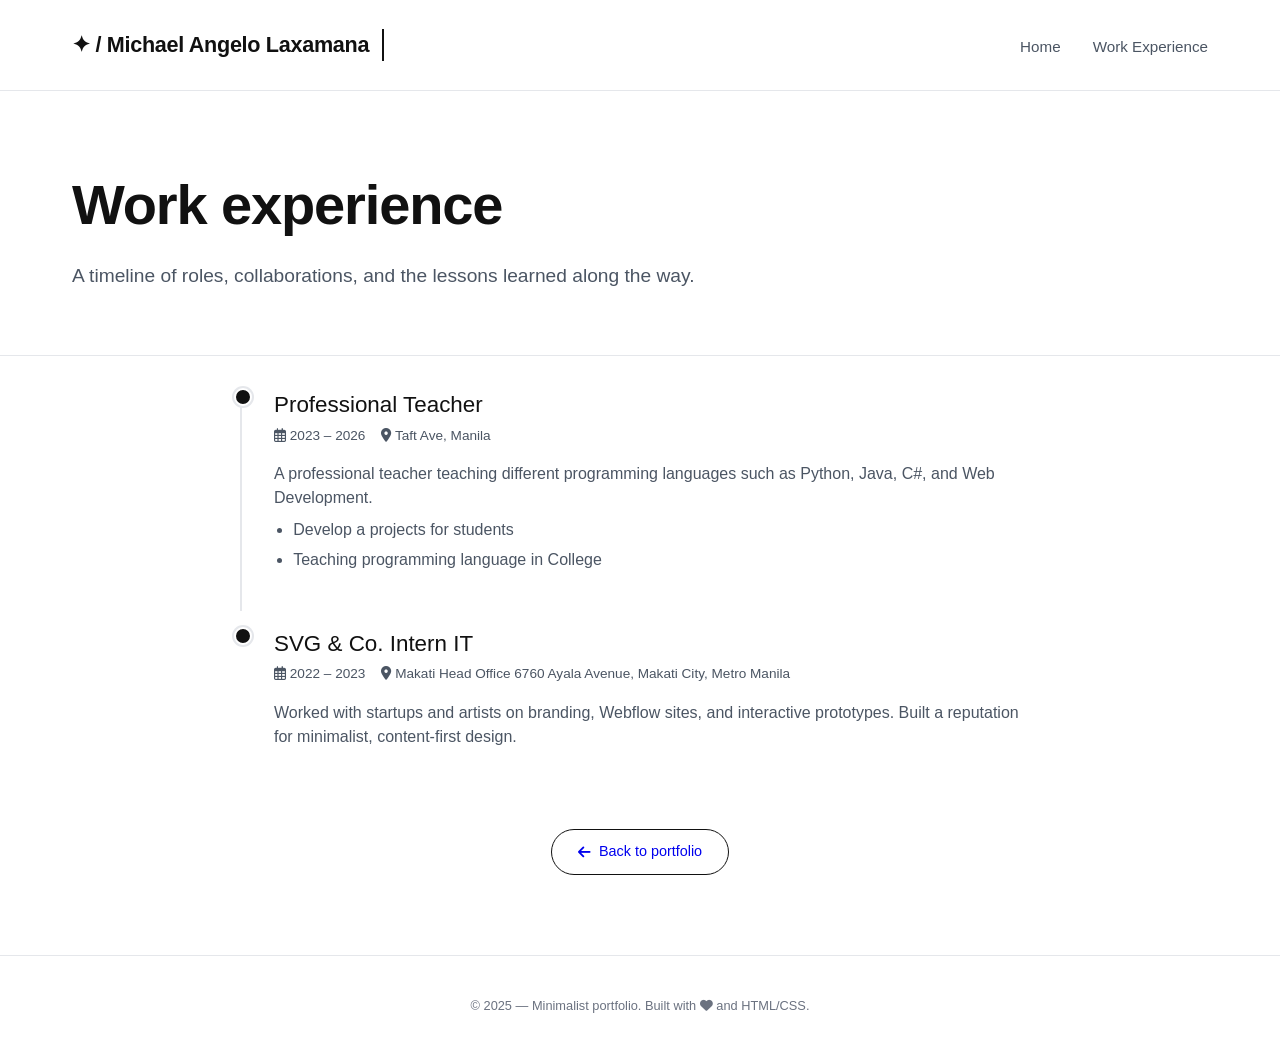
==== commit 87d4fd32: "Merge remote changes" ====
--- a/experience.html
+++ b/experience.html
@@ -1,145 +1,145 @@
-<!DOCTYPE html>
-<html lang="en">
-<head>
-  <meta charset="UTF-8">
-  <meta name="viewport" content="width=device-width, initial-scale=1.0">
-  <title>Work Experience · [Your Name]</title>
-  <!-- Font Awesome -->
-  <link rel="stylesheet" href="https://cdnjs.cloudflare.com/ajax/libs/font-awesome/6.0.0-beta3/css/all.min.css">
-  <!-- Main CSS (same as portfolio) -->
-  <link rel="stylesheet" href="css/style.css">
-  <!-- Additional experience-specific styles -->
-  <style>
-    /* Experience page tweaks – keeps the same minimalist look */
-    .timeline {
-      max-width: 800px;
-      margin: 2rem auto 0;
-    }
-    .experience-item {
-      border-left: 2px solid var(--border-light);
-      padding: 0 0 2rem 2rem;
-      position: relative;
-      margin-bottom: 1rem;
-    }
-    .experience-item:last-child {
-      border-left-color: transparent;
-    }
-    .experience-item::before {
-      content: '';
-      position: absolute;
-      left: -8px;
-      top: 0;
-      width: 14px;
-      height: 14px;
-      background: var(--text-primary);
-      border-radius: 50%;
-      border: 2px solid white;
-      box-shadow: 0 0 0 2px var(--border-light);
-    }
-    .exp-title {
-      font-size: 1.4rem;
-      font-weight: 500;
-      margin-bottom: 0.25rem;
-    }
-    .exp-meta {
-      font-size: 0.85rem;
-      color: var(--text-secondary);
-      margin-bottom: 1rem;
-      display: flex;
-      gap: 1rem;
-      flex-wrap: wrap;
-    }
-    .exp-desc {
-      color: var(--text-secondary);
-      line-height: 1.5;
-    }
-    .exp-desc ul {
-      margin-top: 0.5rem;
-      padding-left: 1.2rem;
-    }
-    .exp-desc li {
-      margin: 0.4rem 0;
-    }
-    .back-link {
-      margin-top: 3rem;
-      text-align: center;
-    }
-    @media (max-width: 780px) {
-      .experience-item {
-        padding-left: 1.2rem;
-      }
-    }
-  </style>
-</head>
-<body>
-
-<header>
-  <div class="container nav-bar">
-    <div class="logo">✦ / [Your Name]</div>
-    <div class="nav-links">
-      <a href="index.html">Home</a>
-      <a href="experience.html">Work Experience</a> <!-- Add this line for Work Experience -->
-    </div>
-  </div>
-</header>
-
-<main>
-  <div class="hero" style="padding-bottom: 2rem;">
-    <div class="container">
-      <div class="hero-content" style="max-width: 800px;">
-        <h1>Work experience</h1>
-        <p>A timeline of roles, collaborations, and the lessons learned along the way.</p>
-      </div>
-    </div>
-  </div>
-
-  <section style="padding-top: 0;">
-    <div class="container">
-      <div class="timeline">
-
-        <!-- Experience 1 -->
-        <div class="experience-item">
-          <div class="exp-title">Professional Teacher</div>
-          <div class="exp-meta">
-            <span><i class="far fa-calendar-alt"></i> 2023 – 2026</span>
-            <span><i class="fas fa-map-marker-alt"></i> Taft Ave, Manila</span>
-          </div>
-          <div class="exp-desc">
-            A professional teacher teaching different programming languages such as Python, Java, C#, and Web Development.
-
-            <ul>
-              <li>Develop a projects for students/li>
-              <li>Teaching programming language in College</li>
-            </ul>
-          </div>
-        </div>
-
-        <!-- Experience 2 -->
-        <div class="experience-item">
-          <div class="exp-title">SVG & Co. Intern IT</div>
-          <div class="exp-meta">
-            <span><i class="far fa-calendar-alt"></i> 2022 – 2023</span>
-            <span><i class="fas fa-map-marker-alt"></i> Makati Head Office 6760 Ayala Avenue, Makati City, Metro Manila </span>
-          </div>
-          <div class="exp-desc">
-            Worked with startups and artists on branding, Webflow sites, and interactive prototypes. Built a reputation for minimalist, content‑first design.
-          </div>
-        </div>
-
-      </div>
-
-      <div class="back-link">
-        <a href="index.html" class="btn btn-outline"><i class="fas fa-arrow-left"></i> Back to portfolio</a>
-      </div>
-    </div>
-  </section>
-</main>
-
-<footer>
-  <div class="container">
-    <p>© 2025 — Minimalist portfolio. Built with <i class="fas fa-heart"></i> and HTML/CSS.</p>
-  </div>
-</footer>
-
-</body>
+<!DOCTYPE html>
+<html lang="en">
+<head>
+  <meta charset="UTF-8">
+  <meta name="viewport" content="width=device-width, initial-scale=1.0">
+  <title>Work Experience · Michael Angelo Laxamana</title>
+  <!-- Font Awesome -->
+  <link rel="stylesheet" href="https://cdnjs.cloudflare.com/ajax/libs/font-awesome/6.0.0-beta3/css/all.min.css">
+  <!-- Main CSS (same as portfolio) -->
+  <link rel="stylesheet" href="css/style.css">
+  <!-- Additional experience-specific styles -->
+  <style>
+    /* Experience page tweaks – keeps the same minimalist look */
+    .timeline {
+      max-width: 800px;
+      margin: 2rem auto 0;
+    }
+    .experience-item {
+      border-left: 2px solid var(--border-light);
+      padding: 0 0 2rem 2rem;
+      position: relative;
+      margin-bottom: 1rem;
+    }
+    .experience-item:last-child {
+      border-left-color: transparent;
+    }
+    .experience-item::before {
+      content: '';
+      position: absolute;
+      left: -8px;
+      top: 0;
+      width: 14px;
+      height: 14px;
+      background: var(--text-primary);
+      border-radius: 50%;
+      border: 2px solid white;
+      box-shadow: 0 0 0 2px var(--border-light);
+    }
+    .exp-title {
+      font-size: 1.4rem;
+      font-weight: 500;
+      margin-bottom: 0.25rem;
+    }
+    .exp-meta {
+      font-size: 0.85rem;
+      color: var(--text-secondary);
+      margin-bottom: 1rem;
+      display: flex;
+      gap: 1rem;
+      flex-wrap: wrap;
+    }
+    .exp-desc {
+      color: var(--text-secondary);
+      line-height: 1.5;
+    }
+    .exp-desc ul {
+      margin-top: 0.5rem;
+      padding-left: 1.2rem;
+    }
+    .exp-desc li {
+      margin: 0.4rem 0;
+    }
+    .back-link {
+      margin-top: 3rem;
+      text-align: center;
+    }
+    @media (max-width: 780px) {
+      .experience-item {
+        padding-left: 1.2rem;
+      }
+    }
+  </style>
+</head>
+<body>
+
+<header>
+  <div class="container nav-bar">
+    <div class="logo">✦ / Michael Angelo Laxamana</div>
+    <div class="nav-links">
+      <a href="index.html">Home</a>
+      <a href="experience.html">Work Experience</a> <!-- Add this line for Work Experience -->
+    </div>
+  </div>
+</header>
+
+<main>
+  <div class="hero" style="padding-bottom: 2rem;">
+    <div class="container">
+      <div class="hero-content" style="max-width: 800px;">
+        <h1>Work experience</h1>
+        <p>A timeline of roles, collaborations, and the lessons learned along the way.</p>
+      </div>
+    </div>
+  </div>
+
+  <section style="padding-top: 0;">
+    <div class="container">
+      <div class="timeline">
+
+        <!-- Experience 1 -->
+        <div class="experience-item">
+          <div class="exp-title">Professional Teacher</div>
+          <div class="exp-meta">
+            <span><i class="far fa-calendar-alt"></i> 2023 – 2026</span>
+            <span><i class="fas fa-map-marker-alt"></i> Taft Ave, Manila</span>
+          </div>
+          <div class="exp-desc">
+            A professional teacher teaching different programming languages such as Python, Java, C#, and Web Development.
+
+            <ul>
+              <li>Develop a projects for students</li>
+              <li>Teaching programming language in College</li>
+            </ul>
+          </div>
+        </div>
+
+        <!-- Experience 2 -->
+        <div class="experience-item">
+          <div class="exp-title">SVG & Co. Intern IT</div>
+          <div class="exp-meta">
+            <span><i class="far fa-calendar-alt"></i> 2022 – 2023</span>
+            <span><i class="fas fa-map-marker-alt"></i> Makati Head Office 6760 Ayala Avenue, Makati City, Metro Manila </span>
+          </div>
+          <div class="exp-desc">
+            Worked with startups and artists on branding, Webflow sites, and interactive prototypes. Built a reputation for minimalist, content‑first design.
+          </div>
+        </div>
+
+      </div>
+
+      <div class="back-link">
+        <a href="index.html" class="btn btn-outline"><i class="fas fa-arrow-left"></i> Back to portfolio</a>
+      </div>
+    </div>
+  </section>
+</main>
+
+<footer>
+  <div class="container">
+    <p>© 2025 — Minimalist portfolio. Built with <i class="fas fa-heart"></i> and HTML/CSS.</p>
+  </div>
+</footer>
+
+</body>
 </html>
